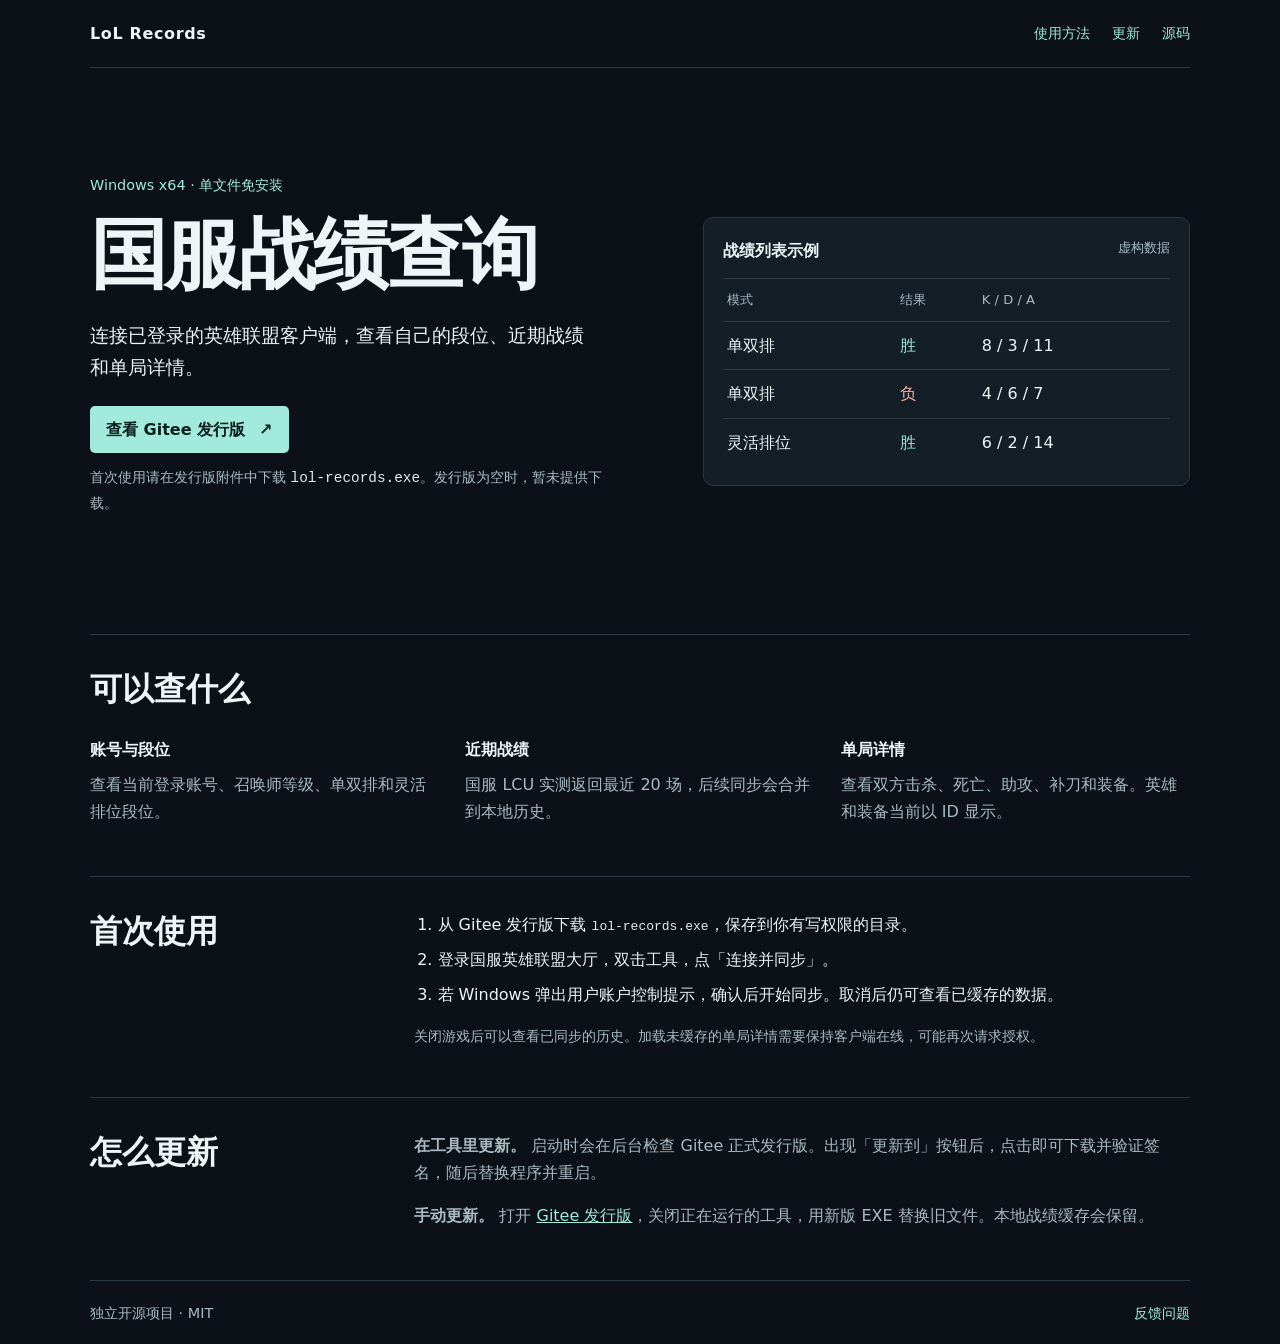
==== docs/index.html @ 698a8abc "Add product landing page and release guide" ====
<!doctype html>
<html lang="zh-CN">
<head>
  <meta charset="utf-8">
  <meta name="viewport" content="width=device-width, initial-scale=1">
  <meta name="description" content="Windows 免安装的英雄联盟国服战绩查询工具。查看本人段位、近期战绩和单局详情。">
  <title>国服战绩查询 · LoL Records</title>
  <link rel="stylesheet" href="style.css">
</head>
<body>
  <header class="wrap top">
    <a class="brand" href="#home">LoL Records</a>
    <nav aria-label="页面导航">
      <a href="#start">使用方法</a>
      <a href="#updates">更新</a>
      <a href="https://gitee.com/zeng-yehong/lol-records">源码</a>
    </nav>
  </header>
  <main id="home" class="wrap">
    <section class="hero" aria-labelledby="title">
      <div>
        <p class="label">Windows x64 · 单文件免安装</p>
        <h1 id="title">国服战绩查询</h1>
        <p class="intro">连接已登录的英雄联盟客户端，查看自己的段位、近期战绩和单局详情。</p>
        <a class="button" href="https://gitee.com/zeng-yehong/lol-records/releases">查看 Gitee 发行版 <span aria-hidden="true">↗</span></a>
        <p class="muted">首次使用请在发行版附件中下载 <code>lol-records.exe</code>。发行版为空时，暂未提供下载。</p>
      </div>
      <figure class="sample">
        <figcaption>战绩列表示例 <span>虚构数据</span></figcaption>
        <table>
          <thead><tr><th scope="col">模式</th><th scope="col">结果</th><th scope="col">K / D / A</th></tr></thead>
          <tbody>
            <tr><td>单双排</td><td class="win">胜</td><td>8 / 3 / 11</td></tr>
            <tr><td>单双排</td><td class="loss">负</td><td>4 / 6 / 7</td></tr>
            <tr><td>灵活排位</td><td class="win">胜</td><td>6 / 2 / 14</td></tr>
          </tbody>
        </table>
      </figure>
    </section>
    <section class="band" aria-labelledby="features">
      <h2 id="features">可以查什么</h2>
      <div class="features">
        <div><h3>账号与段位</h3><p>查看当前登录账号、召唤师等级、单双排和灵活排位段位。</p></div>
        <div><h3>近期战绩</h3><p>国服 LCU 实测返回最近 20 场，后续同步会合并到本地历史。</p></div>
        <div><h3>单局详情</h3><p>查看双方击杀、死亡、助攻、补刀和装备。英雄和装备当前以 ID 显示。</p></div>
      </div>
    </section>
    <section class="band split" id="start">
      <h2>首次使用</h2>
      <div>
        <ol>
          <li>从 Gitee 发行版下载 <code>lol-records.exe</code>，保存到你有写权限的目录。</li>
          <li>登录国服英雄联盟大厅，双击工具，点「连接并同步」。</li>
          <li>若 Windows 弹出用户账户控制提示，确认后开始同步。取消后仍可查看已缓存的数据。</li>
        </ol>
        <p class="muted">关闭游戏后可以查看已同步的历史。加载未缓存的单局详情需要保持客户端在线，可能再次请求授权。</p>
      </div>
    </section>
    <section class="band split" id="updates">
      <h2>怎么更新</h2>
      <div>
        <p><strong>在工具里更新。</strong> 启动时会在后台检查 Gitee 正式发行版。出现「更新到」按钮后，点击即可下载并验证签名，随后替换程序并重启。</p>
        <p><strong>手动更新。</strong> 打开 <a href="https://gitee.com/zeng-yehong/lol-records/releases">Gitee 发行版</a>，关闭正在运行的工具，用新版 EXE 替换旧文件。本地战绩缓存会保留。</p>
      </div>
    </section>
  </main>
  <footer class="wrap foot">
    <span>独立开源项目 · MIT</span>
    <a href="https://gitee.com/zeng-yehong/lol-records/issues">反馈问题</a>
  </footer>
</body>
</html>
---- docs/style.css ----
:root {
  color-scheme: dark;
  font-family: Inter, "Microsoft YaHei UI", system-ui, sans-serif;
  color: #edf5f6;
  background: #0b1116;
  --muted: #a9bac4;
  --line: #2b3943;
  --accent: #a2eadb;
}
* { box-sizing: border-box; }
html { scroll-behavior: smooth; }
body { margin: 0; line-height: 1.7; }
a { color: var(--accent); }
a:focus-visible { outline: 3px solid var(--accent); outline-offset: 5px; }
.wrap { width: min(1100px, calc(100% - 48px)); margin-inline: auto; }
.top, .foot { display: flex; flex-wrap: wrap; align-items: center; justify-content: space-between; gap: 12px; padding-block: 20px; }
.top { border-bottom: 1px solid var(--line); }
.top a, .foot a { text-decoration: none; }
.brand { color: inherit; font-weight: 750; letter-spacing: .04em; }
nav { display: flex; flex-wrap: wrap; gap: 22px; font-size: .9rem; }
.hero { display: grid; grid-template-columns: 1.1fr 1fr; align-items: center; gap: clamp(28px, 6vw, 82px); padding-block: clamp(48px, 10vw, 105px); }
.label { color: var(--accent); font-size: .9rem; }
h1, h2, h3, p { margin-top: 0; }
h1 { font-size: clamp(2.35rem, 6.8vw, 4.8rem); line-height: 1.13; margin-bottom: 20px; letter-spacing: -.035em; }
h2 { line-height: 1.25; font-size: clamp(1.5rem, 3.4vw, 2rem); }
h3 { font-size: 1rem; margin-bottom: 8px; }
.intro { font-size: 1.18rem; max-width: 32rem; }
.muted { color: var(--muted); font-size: .9rem; }
.button { display: inline-flex; align-items: center; gap: 14px; padding: 10px 16px; margin: 4px 0 12px; background: var(--accent); color: #09201c; border-radius: 5px; font-weight: 750; text-decoration: none; }
.button:hover { background: #c6f9ef; }
.sample { margin: 0; padding: 19px; border: 1px solid var(--line); border-radius: 10px; background: #131e27; }
figcaption { margin-bottom: 14px; font-weight: 700; display: flex; flex-wrap: wrap; justify-content: space-between; gap: 8px; }
figcaption span { font-weight: 400; color: var(--muted); font-size: .8rem; }
table { border-collapse: collapse; width: 100%; font-variant-numeric: tabular-nums; }
th, td { padding: 10px 4px; text-align: left; border-top: 1px solid var(--line); }
th { font-size: .82rem; color: var(--muted); font-weight: 500; }
.win { color: #a2eadb; }
.loss { color: #ffb5af; }
.band { border-top: 1px solid var(--line); padding-block: 34px; }
.band p { color: var(--muted); }
.features { display: grid; grid-template-columns: repeat(3, 1fr); gap: 26px; }
.split { display: grid; grid-template-columns: minmax(140px, 1fr) 2.6fr; gap: 26px; }
ol { padding-left: 1.45rem; margin-top: 0; }
li + li { margin-top: 8px; }
code { color: #e0eeef; overflow-wrap: anywhere; }
.foot { color: var(--muted); border-top: 1px solid var(--line); font-size: .9rem; }
@media (max-width: 700px) {
  .wrap { width: calc(100% - 32px); }
  .hero, .features, .split { grid-template-columns: 1fr; }
  .features, .split { gap: 12px; }
}
@media (prefers-reduced-motion: reduce) { html { scroll-behavior: auto; } }
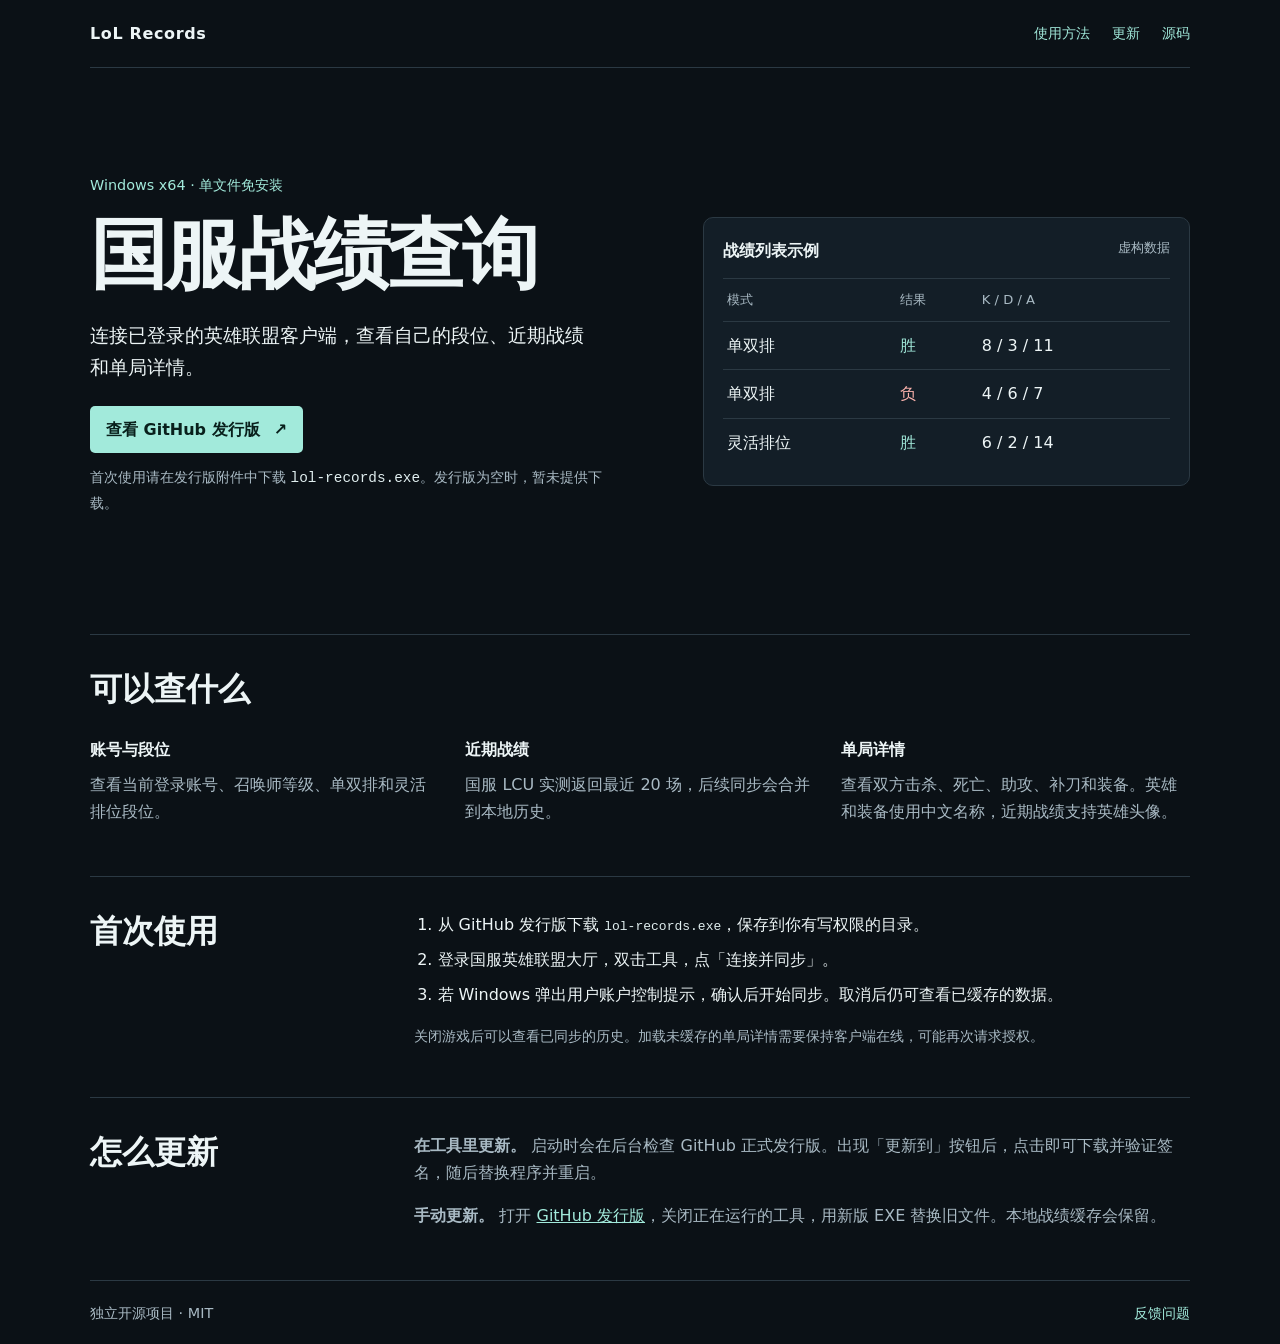
==== commit e0d9f4a6: "Move release updates and project links to GitHub" ====
--- a/docs/index.html
+++ b/docs/index.html
@@ -13,7 +13,7 @@
     <nav aria-label="页面导航">
       <a href="#start">使用方法</a>
       <a href="#updates">更新</a>
-      <a href="https://gitee.com/zeng-yehong/lol-records">源码</a>
+      <a href="https://github.com/FFACK/lol-records">源码</a>
     </nav>
   </header>
   <main id="home" class="wrap">
@@ -22,7 +22,7 @@
         <p class="label">Windows x64 · 单文件免安装</p>
         <h1 id="title">国服战绩查询</h1>
         <p class="intro">连接已登录的英雄联盟客户端，查看自己的段位、近期战绩和单局详情。</p>
-        <a class="button" href="https://gitee.com/zeng-yehong/lol-records/releases">查看 Gitee 发行版 <span aria-hidden="true">↗</span></a>
+        <a class="button" href="https://github.com/FFACK/lol-records/releases">查看 GitHub 发行版 <span aria-hidden="true">↗</span></a>
         <p class="muted">首次使用请在发行版附件中下载 <code>lol-records.exe</code>。发行版为空时，暂未提供下载。</p>
       </div>
       <figure class="sample">
@@ -42,14 +42,14 @@
       <div class="features">
         <div><h3>账号与段位</h3><p>查看当前登录账号、召唤师等级、单双排和灵活排位段位。</p></div>
         <div><h3>近期战绩</h3><p>国服 LCU 实测返回最近 20 场，后续同步会合并到本地历史。</p></div>
-        <div><h3>单局详情</h3><p>查看双方击杀、死亡、助攻、补刀和装备。英雄和装备当前以 ID 显示。</p></div>
+        <div><h3>单局详情</h3><p>查看双方击杀、死亡、助攻、补刀和装备。英雄和装备使用中文名称，近期战绩支持英雄头像。</p></div>
       </div>
     </section>
     <section class="band split" id="start">
       <h2>首次使用</h2>
       <div>
         <ol>
-          <li>从 Gitee 发行版下载 <code>lol-records.exe</code>，保存到你有写权限的目录。</li>
+          <li>从 GitHub 发行版下载 <code>lol-records.exe</code>，保存到你有写权限的目录。</li>
           <li>登录国服英雄联盟大厅，双击工具，点「连接并同步」。</li>
           <li>若 Windows 弹出用户账户控制提示，确认后开始同步。取消后仍可查看已缓存的数据。</li>
         </ol>
@@ -59,14 +59,14 @@
     <section class="band split" id="updates">
       <h2>怎么更新</h2>
       <div>
-        <p><strong>在工具里更新。</strong> 启动时会在后台检查 Gitee 正式发行版。出现「更新到」按钮后，点击即可下载并验证签名，随后替换程序并重启。</p>
-        <p><strong>手动更新。</strong> 打开 <a href="https://gitee.com/zeng-yehong/lol-records/releases">Gitee 发行版</a>，关闭正在运行的工具，用新版 EXE 替换旧文件。本地战绩缓存会保留。</p>
+        <p><strong>在工具里更新。</strong> 启动时会在后台检查 GitHub 正式发行版。出现「更新到」按钮后，点击即可下载并验证签名，随后替换程序并重启。</p>
+        <p><strong>手动更新。</strong> 打开 <a href="https://github.com/FFACK/lol-records/releases">GitHub 发行版</a>，关闭正在运行的工具，用新版 EXE 替换旧文件。本地战绩缓存会保留。</p>
       </div>
     </section>
   </main>
   <footer class="wrap foot">
     <span>独立开源项目 · MIT</span>
-    <a href="https://gitee.com/zeng-yehong/lol-records/issues">反馈问题</a>
+    <a href="https://github.com/FFACK/lol-records/issues">反馈问题</a>
   </footer>
 </body>
 </html>
